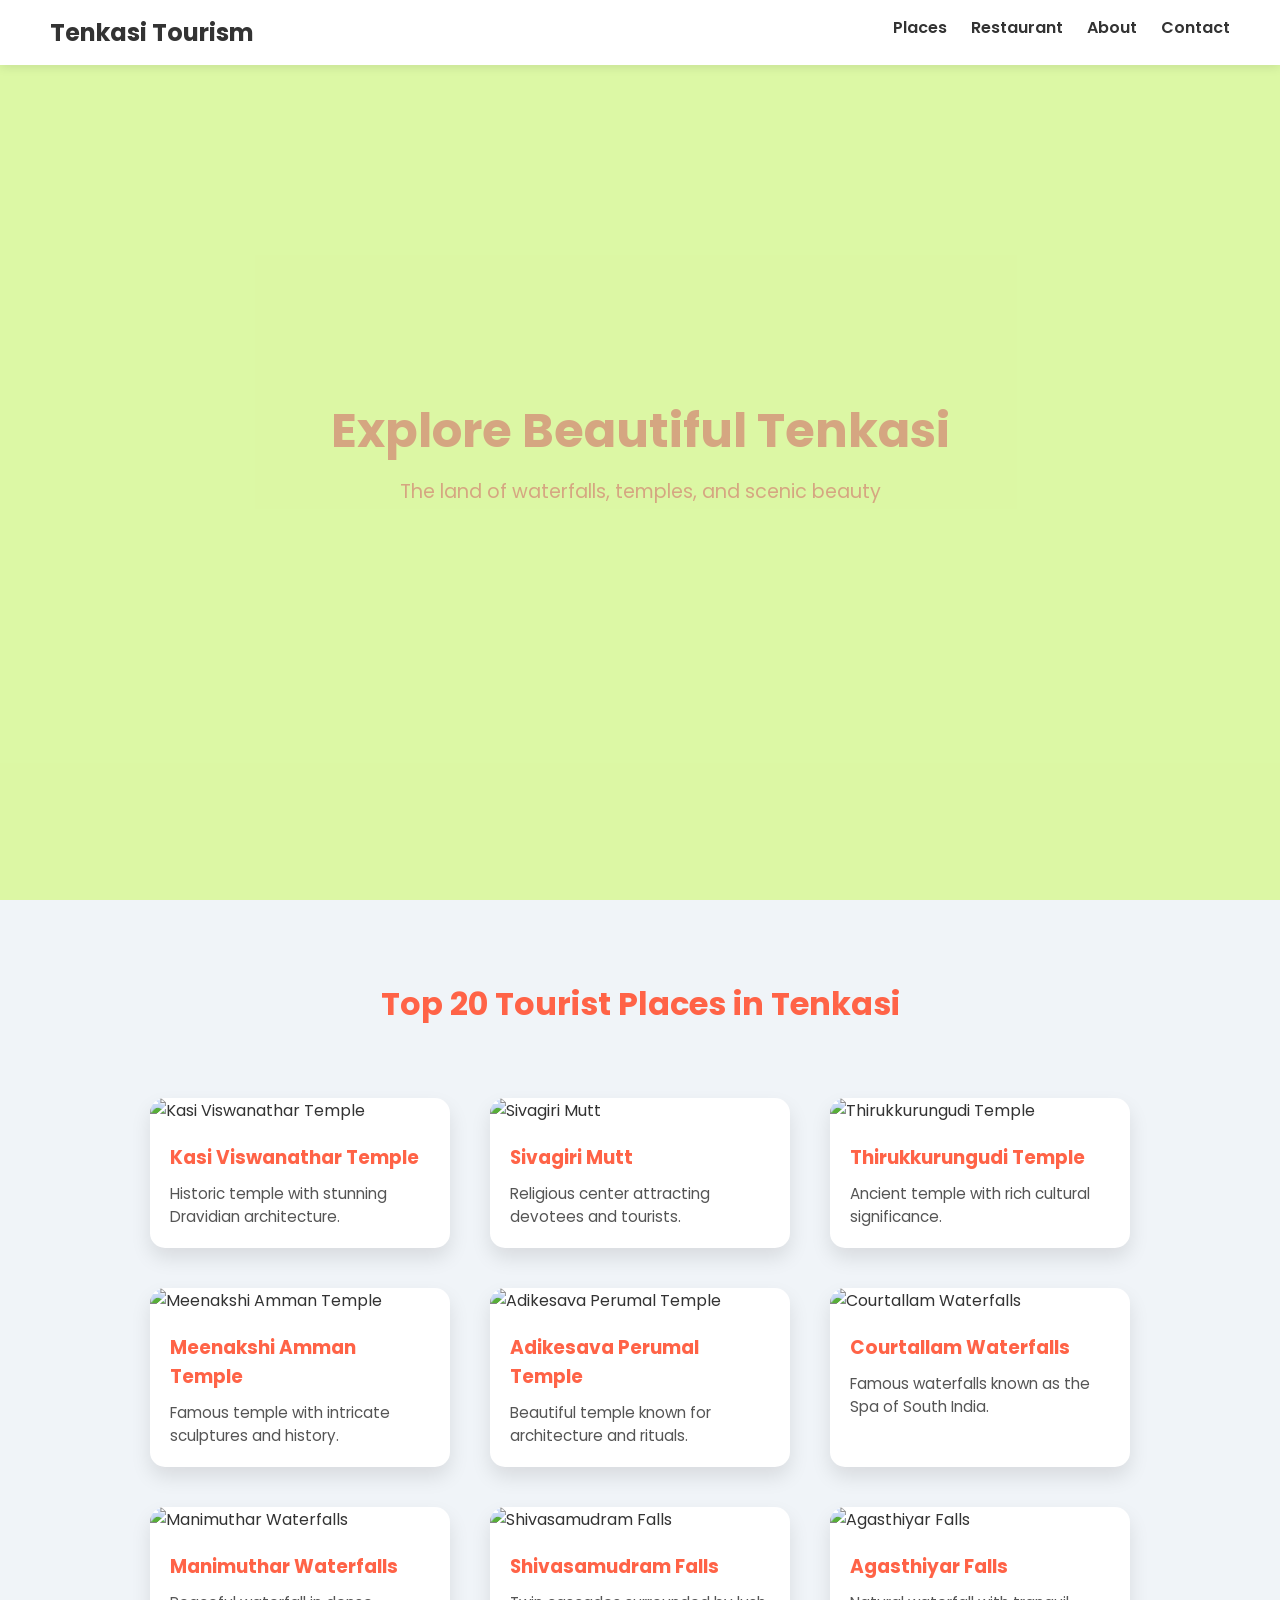
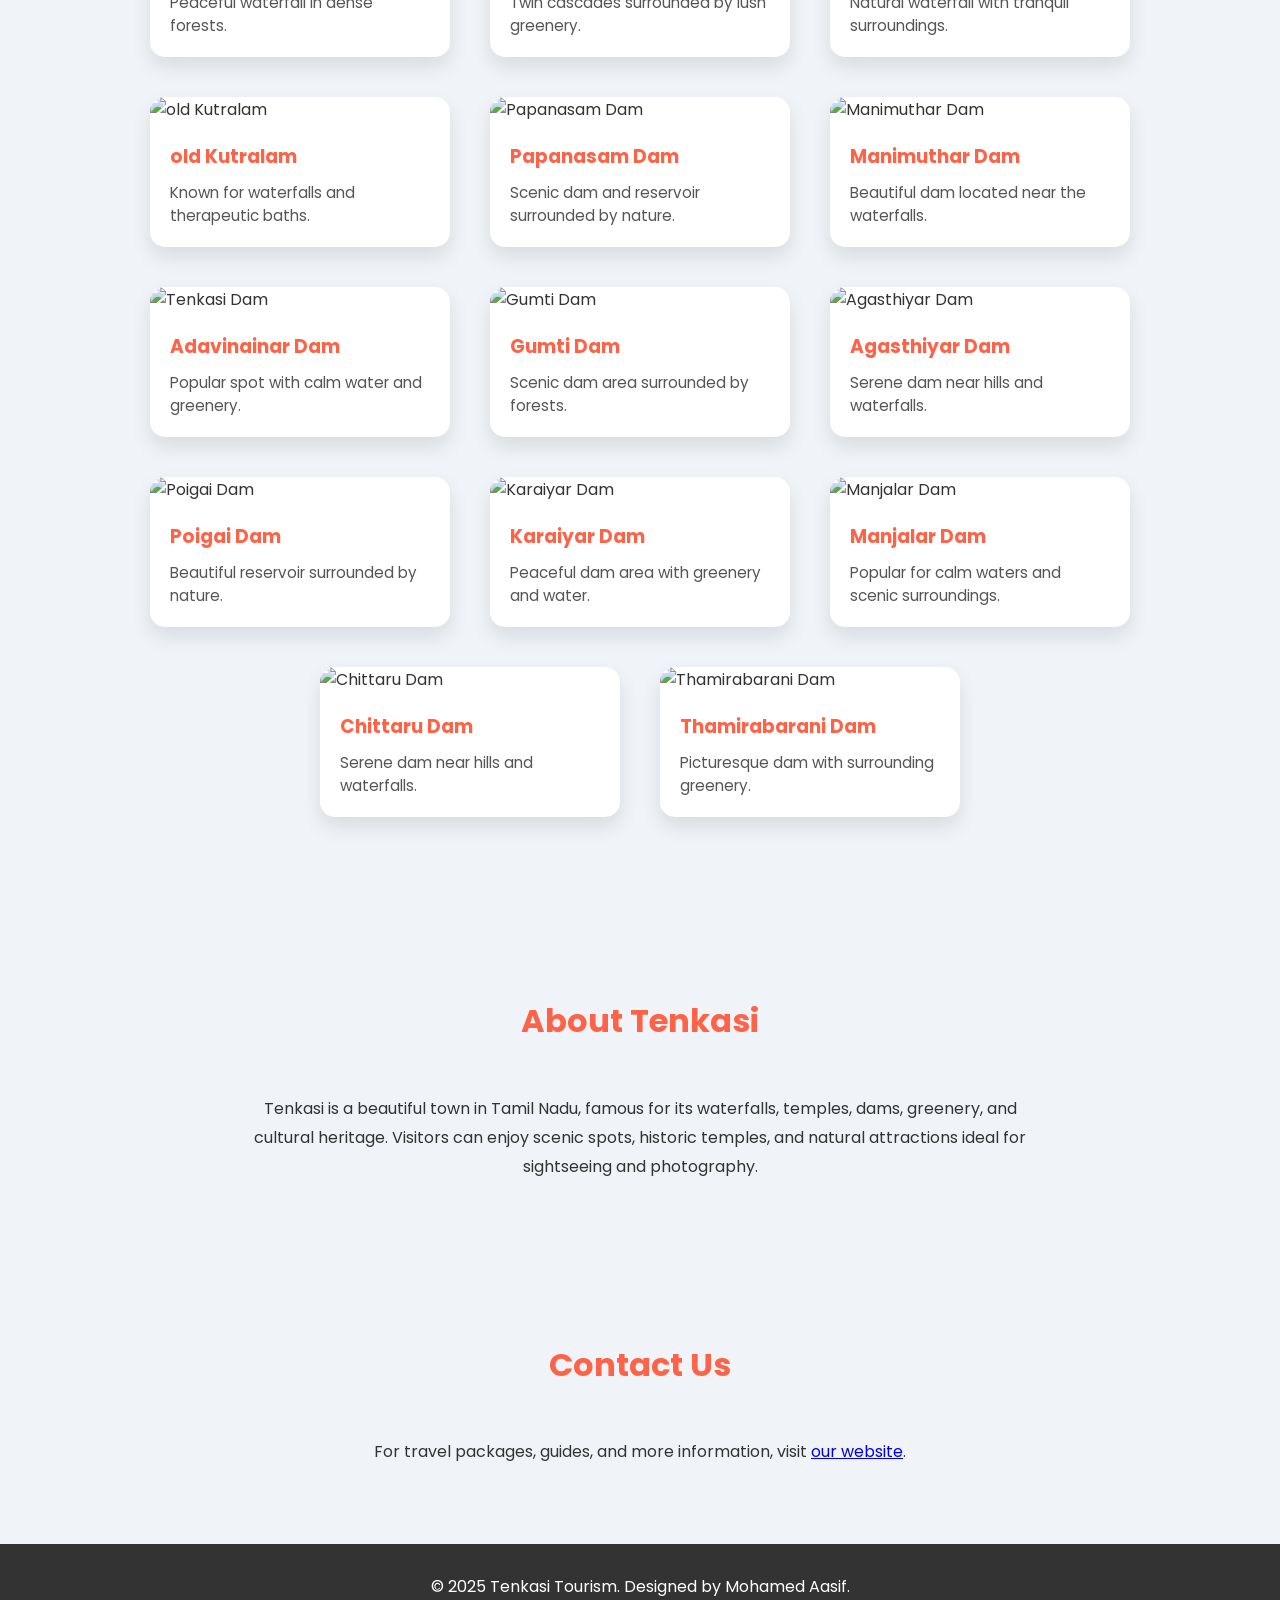
==== index.html @ 489cc9c1 "final commit" ====
<!DOCTYPE html>
<html lang="en">

<head>
    <meta charset="UTF-8">
    <meta name="viewport" content="width=device-width, initial-scale=1.0">
    <title>Tenkasi Tourism</title>
    <link href="https://fonts.googleapis.com/css2?family=Poppins:wght@400;600;700&display=swap" rel="stylesheet">
    <link rel="icon" href="logo.jpeg">
    <style>
        * {
            margin: 0;
            padding: 0;
            box-sizing: border-box;
            font-family: 'Poppins', sans-serif;
        }

        body {
            background: #f0f4f8;
            color: #333;
        }

        nav {
            position: fixed;
            top: 0;
            width: 100%;
            background: #fff;
            display: flex;
            justify-content: space-between;
            padding: 15px 50px;
            z-index: 100;
            box-shadow: 0 2px 10px rgba(0, 0, 0, 0.1);
        }

        nav a {
            text-decoration: none;
            color: #333;
            font-weight: 600;
            margin-left: 20px;
        }

        nav a:hover {
            color: #ff6347;
        }

        header {
            background: url('https://source.unsplash.com/1200x800/?tenkasi') no-repeat center center/cover;
            height: 100vh;
            display: flex;
            justify-content: center;
            align-items: center;
            text-align: center;
            position: relative;
        }

        header::after {
            content: '';
            position: absolute;
            width: 100%;
            height: 100%;
            background-color: rgba(201, 252, 82, 0.5);
            top: 0;
            left: 0;
        }

        header h1,
        header p {
            position: relative;
            color: #e251b2;
        }

        header h1 {
            font-size: 3rem;
        }

        header p {
            font-size: 1.2rem;
            margin-top: 10px;
        }

        section {
            padding: 80px 50px;
        }

        section h2 {
            text-align: center;
            color: #ff6347;
            margin-bottom: 50px;
            font-size: 2rem;
        }

        .cards-container {
            display: flex;
            flex-wrap: wrap;
            justify-content: center;
        }

        .card {
            background: #fff;
            width: 300px;
            margin: 20px;
            border-radius: 15px;
            overflow: hidden;
            box-shadow: 0 10px 20px rgba(0, 0, 0, 0.1);
            cursor: pointer;
            transition: transform 0.3s ease, box-shadow 0.3s ease;
        }

        .card img {
            width: 100%;
            height: 200px;
            object-fit: cover;
            transition: transform 0.3s ease;
        }

        /* Animation on click */
        .card:active img {
            transform: scale(1.2) rotate(5deg);
        }

        .card-content {
            padding: 20px;
        }

        .card-content h3 {
            margin-bottom: 10px;
            color: #ff6347;
        }

        .card-content p {
            font-size: 0.95rem;
            color: #555;
        }

        footer {
            text-align: center;
            padding: 30px;
            background: #333;
            color: #fff;
        }

        footer a {
            color: #ff6347;
            text-decoration: none;
        }

        @media(max-width: 768px) {
            .card {
                width: 90%;
            }
        }
    </style>
</head>

<body>

    <nav>
        <div class="logo">
            <h2>Tenkasi Tourism</h2>
        </div>
        <div class="menu">
            <a href="#places">Places</a>
            <a href="restaurant.html">Restaurant</a>
            <a href="#about">About</a>
            <a href="#contact">Contact</a>
        </div>
    </nav>

    <header>
        <div>
            <h1>Explore Beautiful Tenkasi</h1>
            <p>The land of waterfalls, temples, and scenic beauty</p>
        </div>
    </header>

    <section id="places">
        
        <h2>Top 20 Tourist Places in Tenkasi</h2>
        <div class="cards-container">

            <div class="card">
                <img src="Tenkasi Tourist Places 🏞️_files/WhatsApp Image 2025-08-22 at 6.47.39 PM.jpeg" alt="Kasi Viswanathar Temple">
                <div class="card-content">
                    <h3>Kasi Viswanathar Temple</h3>
                    <p>Historic temple with stunning Dravidian architecture.</p>
                </div>
            </div>
            <div class="card">
                <img src="Tenkasi Tourist Places 🏞️_files/Sivagiri Mutt.jpg" alt="Sivagiri Mutt">
                <div class="card-content">
                    <h3>Sivagiri Mutt</h3>
                    <p>Religious center attracting devotees and tourists.</p>
                </div>
            </div>
            <div class="card">
                <img src="Tenkasi Tourist Places 🏞️_files/Thirukkurungudi Temple.jpg" alt="Thirukkurungudi Temple">
                <div class="card-content">
                    <h3>Thirukkurungudi Temple</h3>
                    <p>Ancient temple with rich cultural significance.</p>
                </div>
            </div>
            <div class="card">
                <img src="Tenkasi Tourist Places 🏞️_files/Meenakshi Amman Temple.webp" alt="Meenakshi Amman Temple">
                <div class="card-content">
                    <h3>Meenakshi Amman Temple</h3>
                    <p>Famous temple with intricate sculptures and history.</p>
                </div>
            </div>
            <div class="card">
                <img src="Tenkasi Tourist Places 🏞️_files/Adikesava Perumal Temple.jpg" alt="Adikesava Perumal Temple">
                <div class="card-content">
                    <h3>Adikesava Perumal Temple</h3>
                    <p>Beautiful temple known for architecture and rituals.</p>
                </div>
            </div>

            <!-- 5 Waterfalls -->
            <div class="card">
                <img src="Tenkasi Tourist Places 🏞️_files/Kutralam_Main_Falls.webp" alt="Courtallam Waterfalls">
                <div class="card-content">
                    <h3>Courtallam Waterfalls</h3>
                    <p>Famous waterfalls known as the Spa of South India.</p>
                </div>
            </div>
            <div class="card">
                <img src="Tenkasi Tourist Places 🏞️_files/Manimuthar Waterfalls.jpg" alt="Manimuthar Waterfalls">
                <div class="card-content">
                    <h3>Manimuthar Waterfalls</h3>
                    <p>Peaceful waterfall in dense forests.</p>
                </div>
            </div>
            <div class="card">
                <img src="Tenkasi Tourist Places 🏞️_files/Shivasamudram Falls.jpg" alt="Shivasamudram Falls">
                <div class="card-content">
                    <h3>Shivasamudram Falls</h3>
                    <p>Twin cascades surrounded by lush greenery.</p>
                </div>
            </div>
            <div class="card">
                <img src="Tenkasi Tourist Places 🏞️_files/Agasthiyar.jpg" alt="Agasthiyar Falls">
                <div class="card-content">
                    <h3>Agasthiyar Falls</h3>
                    <p>Natural waterfall with tranquil surroundings.</p>
                </div>
            </div>
            <div class="card">
                <img src="Tenkasi Tourist Places 🏞️_files/courtalam-old-falls-4.jpg" alt=" old Kutralam">
                <div class="card-content">
                    <h3> old Kutralam</h3>
                    <p>Known for waterfalls and therapeutic baths.</p>
                </div>
            </div>

            <div class="card">
                <img src="Tenkasi Tourist Places 🏞️_files/Agasthiyar Dam.jpg" alt="Papanasam Dam">
                <div class="card-content">
                    <h3>Papanasam Dam</h3>
                    <p>Scenic dam and reservoir surrounded by nature.</p>
                </div>
            </div>
            <div class="card">
                <img src="Tenkasi Tourist Places 🏞️_files/Manimuthar Waterfalls.jpg" alt="Manimuthar Dam">
                <div class="card-content">
                    <h3>Manimuthar Dam</h3>
                    <p>Beautiful dam located near the waterfalls.</p>
                </div>
            </div>
            <div class="card">
                <img src="dam.jpg" alt="Tenkasi Dam">
                <div class="card-content">
                    <h3>Adavinainar Dam</h3>
                    <p>Popular spot with calm water and greenery.</p>
                </div>
            </div>
            <div class="card">
                <img src="Tenkasi Tourist Places 🏞️_files/Gumti Dam.jpg" alt="Gumti Dam">
                <div class="card-content">
                    <h3>Gumti Dam</h3>
                    <p>Scenic dam area surrounded by forests.</p>
                </div>
            </div>
            <div class="card">
                <img src="Tenkasi Tourist Places 🏞️_files/Agasthiyar Dam.jpg" alt="Agasthiyar Dam">
                <div class="card-content">
                    <h3>Agasthiyar Dam</h3>
                    <p>Serene dam near hills and waterfalls.</p>
                </div>
            </div>
            <div class="card">
                <img src="Tenkasi Tourist Places 🏞️_files/Poigai Dam.jpg" alt="Poigai Dam">
                <div class="card-content">
                    <h3>Poigai Dam</h3>
                    <p>Beautiful reservoir surrounded by nature.</p>
                </div>
            </div>
            <div class="card">
                <img src="Tenkasi Tourist Places 🏞️_files/Karaiyar Dam.jpg" alt="Karaiyar Dam">
                <div class="card-content">
                    <h3>Karaiyar Dam</h3>
                    <p>Peaceful dam area with greenery and water.</p>
                </div>
            </div>
            <div class="card">
                <img src="Tenkasi Tourist Places 🏞️_files/Manjalaru_Dam.jpg" alt="Manjalar Dam">
                <div class="card-content">
                    <h3>Manjalar Dam</h3>
                    <p>Popular for calm waters and scenic surroundings.</p>
                </div>
            </div>
            <div class="card">
                <img src="Tenkasi Tourist Places 🏞️_files/Chittaru Dam.webp" alt="Chittaru Dam">
                <div class="card-content">
                    <h3>Chittaru Dam</h3>
                    <p>Serene dam near hills and waterfalls.</p>
                </div>
            </div>
            <div class="card">
                <img src="Tenkasi Tourist Places 🏞️_files/Thamirabarani Dam.jpg" alt="Thamirabarani Dam">
                <div class="card-content">
                    <h3>Thamirabarani Dam</h3>
                    <p>Picturesque dam with surrounding greenery.</p>
                </div>
            </div>

        </div>
    </section>

    <section id="about">
        <h2>About Tenkasi</h2>
        <p style="max-width:800px; margin:0 auto; text-align:center; line-height:1.8;">
            Tenkasi is a beautiful town in Tamil Nadu, famous for its waterfalls, temples, dams, greenery, and cultural
            heritage.
            Visitors can enjoy scenic spots, historic temples, and natural attractions ideal for sightseeing and
            photography.
        </p>
    </section>

    <section id="contact">
        <h2>Contact Us</h2>
        <p style="text-align:center;">For travel packages, guides, and more information, visit <a href="#">our
                website</a>.</p>
    </section>

    <footer>
        &copy; 2025 Tenkasi Tourism. Designed by Mohamed Aasif.
    </footer>

</body>

</html>
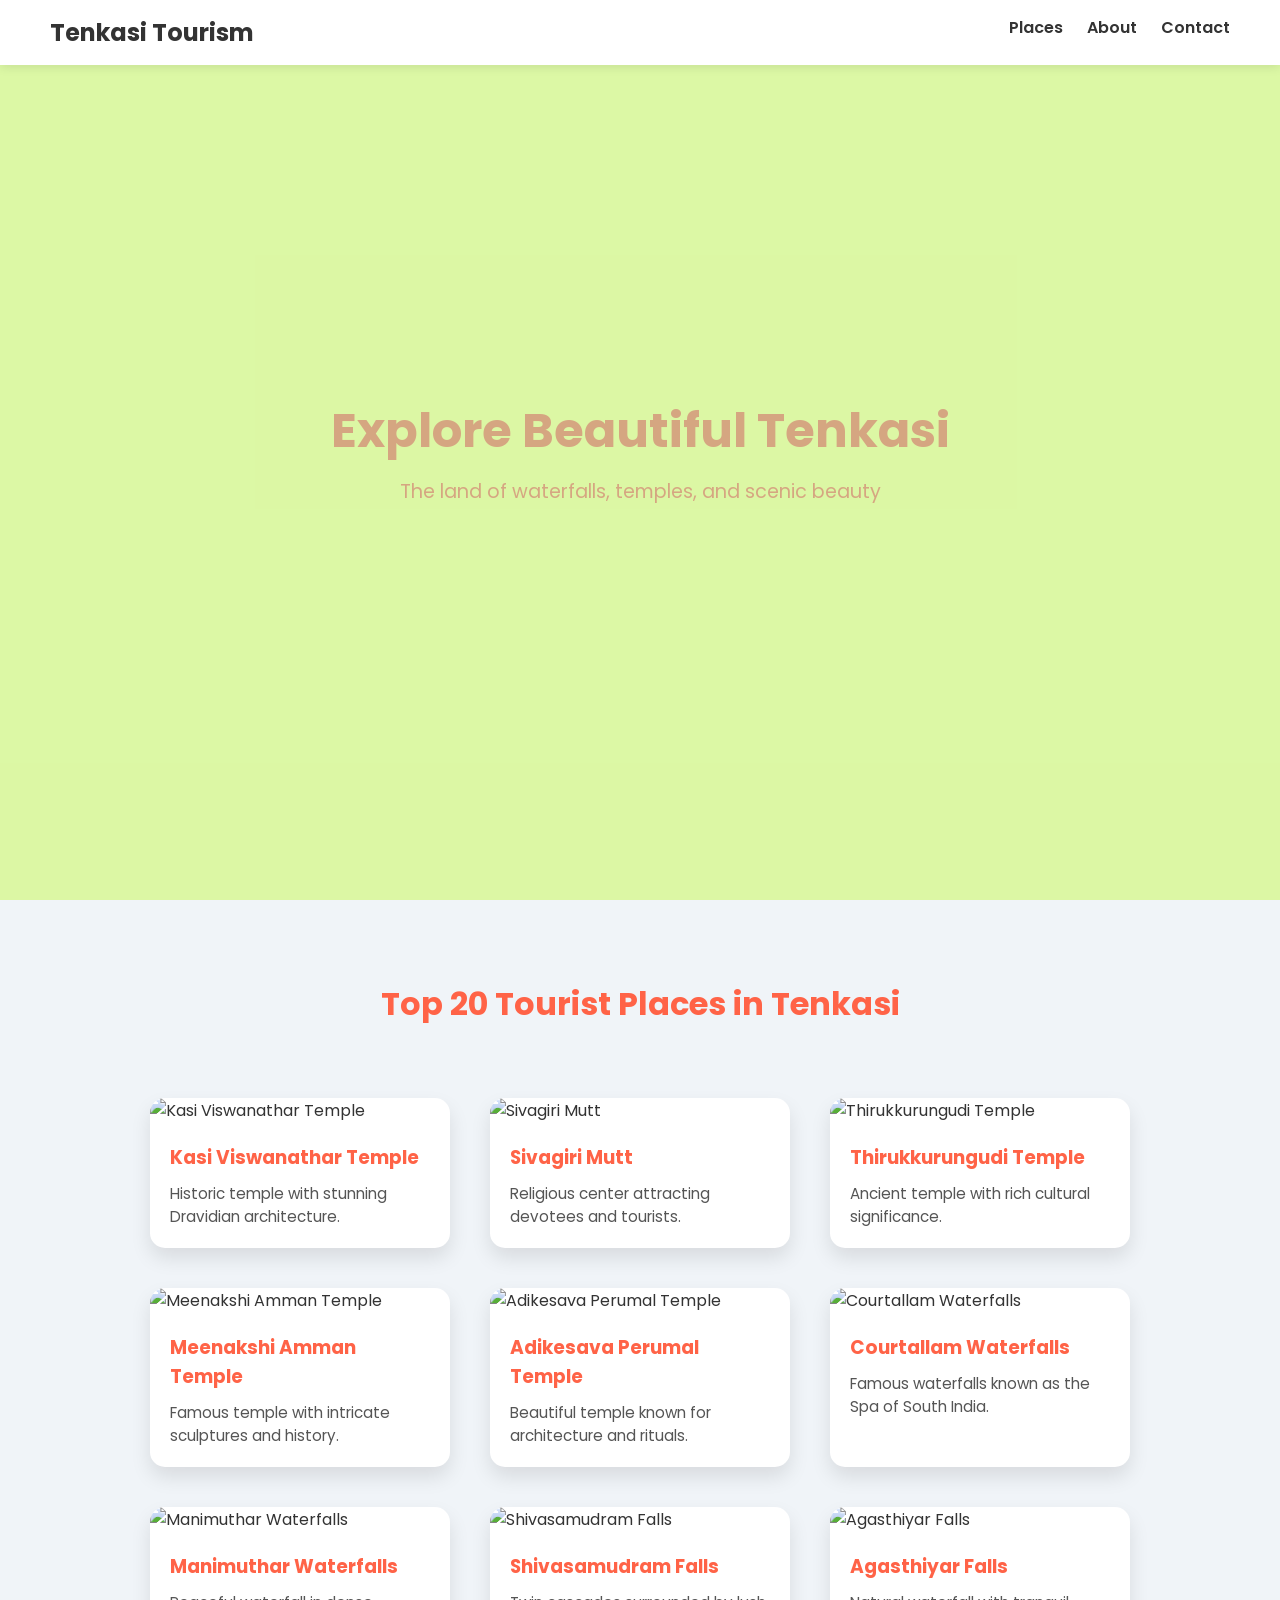
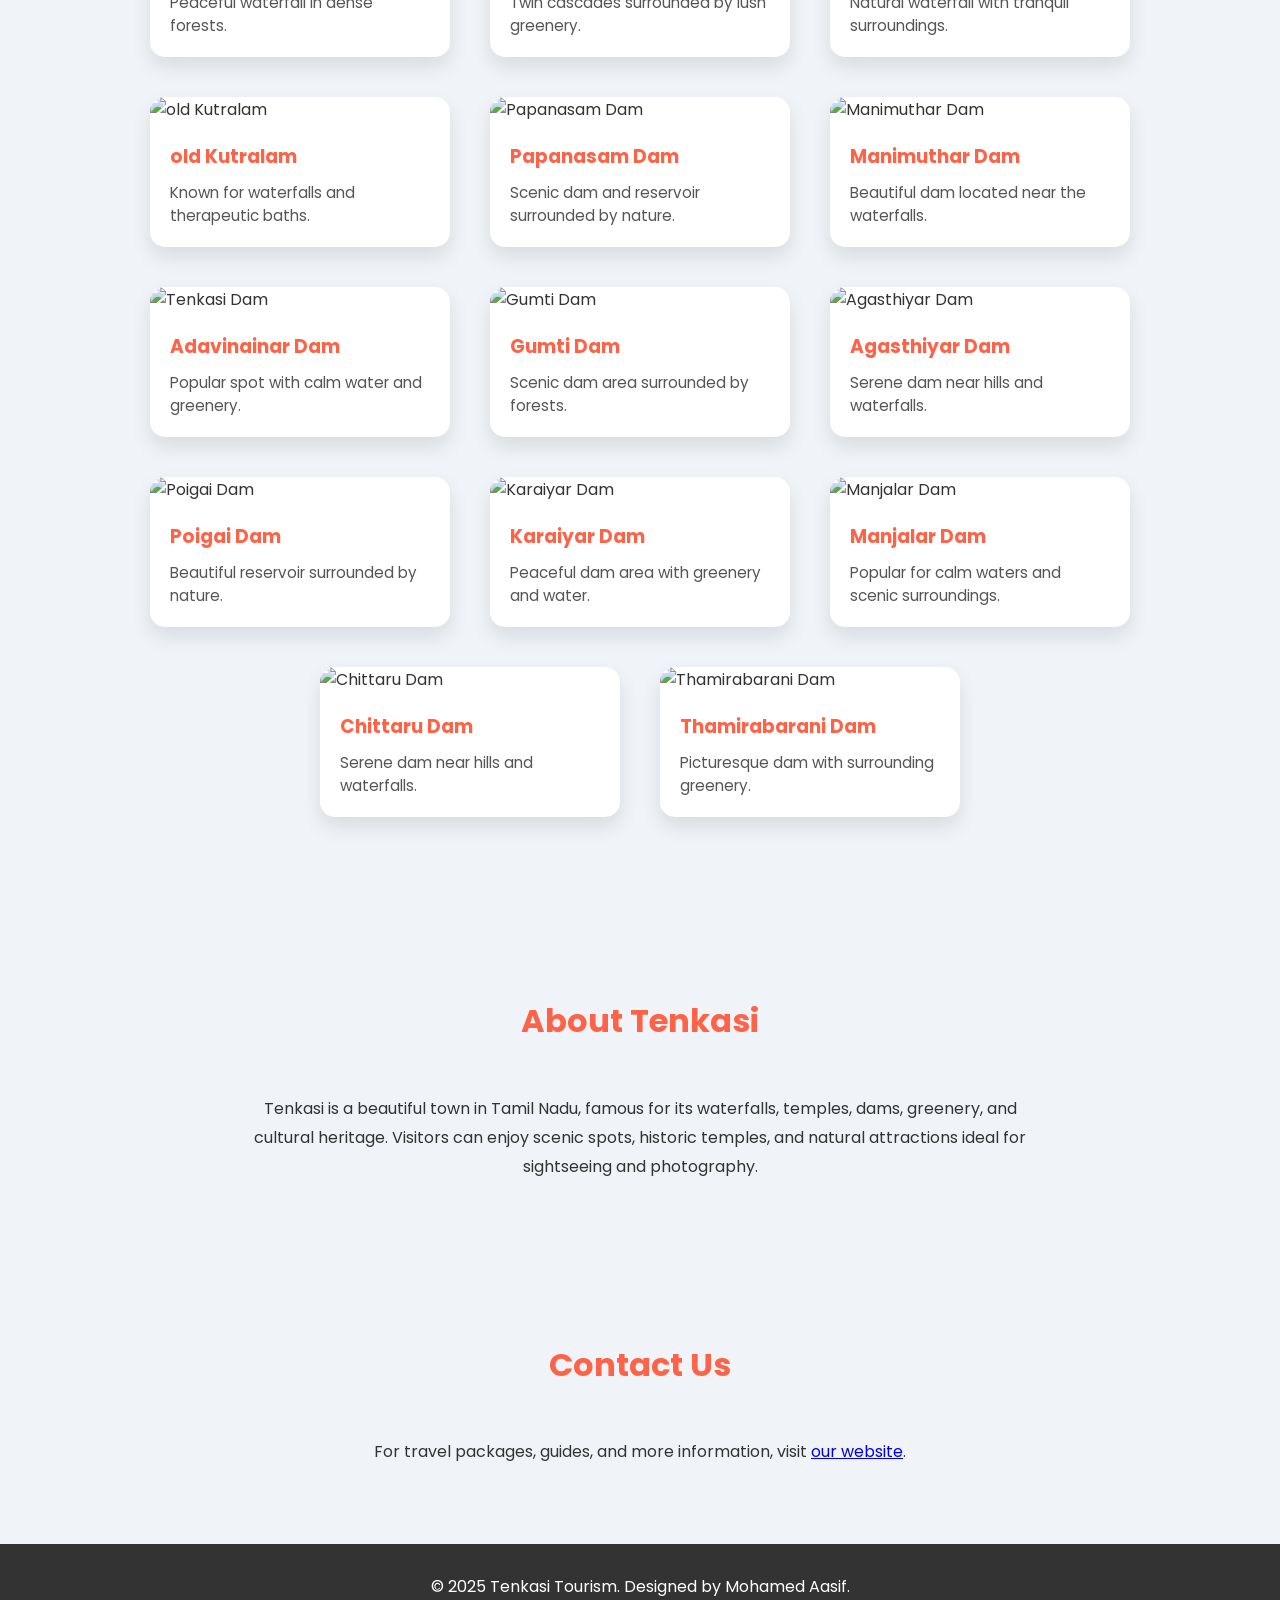
==== commit 6f64b2af: "Final" ====
--- a/index.html
+++ b/index.html
@@ -7,151 +7,8 @@
     <title>Tenkasi Tourism</title>
     <link href="https://fonts.googleapis.com/css2?family=Poppins:wght@400;600;700&display=swap" rel="stylesheet">
     <link rel="icon" href="logo.jpeg">
-    <style>
-        * {
-            margin: 0;
-            padding: 0;
-            box-sizing: border-box;
-            font-family: 'Poppins', sans-serif;
-        }
-
-        body {
-            background: #f0f4f8;
-            color: #333;
-        }
-
-        nav {
-            position: fixed;
-            top: 0;
-            width: 100%;
-            background: #fff;
-            display: flex;
-            justify-content: space-between;
-            padding: 15px 50px;
-            z-index: 100;
-            box-shadow: 0 2px 10px rgba(0, 0, 0, 0.1);
-        }
-
-        nav a {
-            text-decoration: none;
-            color: #333;
-            font-weight: 600;
-            margin-left: 20px;
-        }
-
-        nav a:hover {
-            color: #ff6347;
-        }
-
-        header {
-            background: url('https://source.unsplash.com/1200x800/?tenkasi') no-repeat center center/cover;
-            height: 100vh;
-            display: flex;
-            justify-content: center;
-            align-items: center;
-            text-align: center;
-            position: relative;
-        }
-
-        header::after {
-            content: '';
-            position: absolute;
-            width: 100%;
-            height: 100%;
-            background-color: rgba(201, 252, 82, 0.5);
-            top: 0;
-            left: 0;
-        }
-
-        header h1,
-        header p {
-            position: relative;
-            color: #e251b2;
-        }
-
-        header h1 {
-            font-size: 3rem;
-        }
-
-        header p {
-            font-size: 1.2rem;
-            margin-top: 10px;
-        }
-
-        section {
-            padding: 80px 50px;
-        }
-
-        section h2 {
-            text-align: center;
-            color: #ff6347;
-            margin-bottom: 50px;
-            font-size: 2rem;
-        }
-
-        .cards-container {
-            display: flex;
-            flex-wrap: wrap;
-            justify-content: center;
-        }
-
-        .card {
-            background: #fff;
-            width: 300px;
-            margin: 20px;
-            border-radius: 15px;
-            overflow: hidden;
-            box-shadow: 0 10px 20px rgba(0, 0, 0, 0.1);
-            cursor: pointer;
-            transition: transform 0.3s ease, box-shadow 0.3s ease;
-        }
-
-        .card img {
-            width: 100%;
-            height: 200px;
-            object-fit: cover;
-            transition: transform 0.3s ease;
-        }
-
-        /* Animation on click */
-        .card:active img {
-            transform: scale(1.2) rotate(5deg);
-        }
-
-        .card-content {
-            padding: 20px;
-        }
-
-        .card-content h3 {
-            margin-bottom: 10px;
-            color: #ff6347;
-        }
-
-        .card-content p {
-            font-size: 0.95rem;
-            color: #555;
-        }
-
-        footer {
-            text-align: center;
-            padding: 30px;
-            background: #333;
-            color: #fff;
-        }
-
-        footer a {
-            color: #ff6347;
-            text-decoration: none;
-        }
-
-        @media(max-width: 768px) {
-            .card {
-                width: 90%;
-            }
-        }
-    </style>
+    <link rel="stylesheet" href="style.css">
 </head>
-
 <body>
 
     <nav>
@@ -160,7 +17,6 @@
         </div>
         <div class="menu">
             <a href="#places">Places</a>
-            <a href="restaurant.html">Restaurant</a>
             <a href="#about">About</a>
             <a href="#contact">Contact</a>
         </div>
@@ -179,35 +35,35 @@
         <div class="cards-container">
 
             <div class="card">
-                <img src="Tenkasi Tourist Places 🏞️_files/WhatsApp Image 2025-08-22 at 6.47.39 PM.jpeg" alt="Kasi Viswanathar Temple">
+                <img src="images/WhatsApp Image 2025-08-22 at 6.47.39 PM.jpeg" alt="Kasi Viswanathar Temple">
                 <div class="card-content">
                     <h3>Kasi Viswanathar Temple</h3>
                     <p>Historic temple with stunning Dravidian architecture.</p>
                 </div>
             </div>
             <div class="card">
-                <img src="Tenkasi Tourist Places 🏞️_files/Sivagiri Mutt.jpg" alt="Sivagiri Mutt">
+                <img src="images/Sivagiri Mutt.jpg" alt="Sivagiri Mutt">
                 <div class="card-content">
                     <h3>Sivagiri Mutt</h3>
                     <p>Religious center attracting devotees and tourists.</p>
                 </div>
             </div>
             <div class="card">
-                <img src="Tenkasi Tourist Places 🏞️_files/Thirukkurungudi Temple.jpg" alt="Thirukkurungudi Temple">
+                <img src="images/Thirukkurungudi Temple.jpg" alt="Thirukkurungudi Temple">
                 <div class="card-content">
                     <h3>Thirukkurungudi Temple</h3>
                     <p>Ancient temple with rich cultural significance.</p>
                 </div>
             </div>
             <div class="card">
-                <img src="Tenkasi Tourist Places 🏞️_files/Meenakshi Amman Temple.webp" alt="Meenakshi Amman Temple">
+                <img src="images/Meenakshi Amman Temple.webp" alt="Meenakshi Amman Temple">
                 <div class="card-content">
                     <h3>Meenakshi Amman Temple</h3>
                     <p>Famous temple with intricate sculptures and history.</p>
                 </div>
             </div>
             <div class="card">
-                <img src="Tenkasi Tourist Places 🏞️_files/Adikesava Perumal Temple.jpg" alt="Adikesava Perumal Temple">
+                <img src="images/Adikesava Perumal Temple.jpg" alt="Adikesava Perumal Temple">
                 <div class="card-content">
                     <h3>Adikesava Perumal Temple</h3>
                     <p>Beautiful temple known for architecture and rituals.</p>
@@ -216,35 +72,35 @@
 
             <!-- 5 Waterfalls -->
             <div class="card">
-                <img src="Tenkasi Tourist Places 🏞️_files/Kutralam_Main_Falls.webp" alt="Courtallam Waterfalls">
+                <img src="images/Kutralam_Main_Falls.webp" alt="Courtallam Waterfalls">
                 <div class="card-content">
                     <h3>Courtallam Waterfalls</h3>
                     <p>Famous waterfalls known as the Spa of South India.</p>
                 </div>
             </div>
             <div class="card">
-                <img src="Tenkasi Tourist Places 🏞️_files/Manimuthar Waterfalls.jpg" alt="Manimuthar Waterfalls">
+                <img src="images/Manimuthar Waterfalls.jpg" alt="Manimuthar Waterfalls">
                 <div class="card-content">
                     <h3>Manimuthar Waterfalls</h3>
                     <p>Peaceful waterfall in dense forests.</p>
                 </div>
             </div>
             <div class="card">
-                <img src="Tenkasi Tourist Places 🏞️_files/Shivasamudram Falls.jpg" alt="Shivasamudram Falls">
+                <img src="images/Shivasamudram Falls.jpg" alt="Shivasamudram Falls">
                 <div class="card-content">
                     <h3>Shivasamudram Falls</h3>
                     <p>Twin cascades surrounded by lush greenery.</p>
                 </div>
             </div>
             <div class="card">
-                <img src="Tenkasi Tourist Places 🏞️_files/Agasthiyar.jpg" alt="Agasthiyar Falls">
+                <img src="images/Agasthiyar.jpg" alt="Agasthiyar Falls">
                 <div class="card-content">
                     <h3>Agasthiyar Falls</h3>
                     <p>Natural waterfall with tranquil surroundings.</p>
                 </div>
             </div>
             <div class="card">
-                <img src="Tenkasi Tourist Places 🏞️_files/courtalam-old-falls-4.jpg" alt=" old Kutralam">
+                <img src="images/courtalam-old-falls-4.jpg" alt=" old Kutralam">
                 <div class="card-content">
                     <h3> old Kutralam</h3>
                     <p>Known for waterfalls and therapeutic baths.</p>
@@ -252,70 +108,70 @@
             </div>
 
             <div class="card">
-                <img src="Tenkasi Tourist Places 🏞️_files/Agasthiyar Dam.jpg" alt="Papanasam Dam">
+                <img src="images/Agasthiyar Dam.jpg" alt="Papanasam Dam">
                 <div class="card-content">
                     <h3>Papanasam Dam</h3>
                     <p>Scenic dam and reservoir surrounded by nature.</p>
                 </div>
             </div>
             <div class="card">
-                <img src="Tenkasi Tourist Places 🏞️_files/Manimuthar Waterfalls.jpg" alt="Manimuthar Dam">
+                <img src="images/Manjalaru_Dam.jpg" alt="Manimuthar Dam">
                 <div class="card-content">
                     <h3>Manimuthar Dam</h3>
                     <p>Beautiful dam located near the waterfalls.</p>
                 </div>
             </div>
             <div class="card">
-                <img src="dam.jpg" alt="Tenkasi Dam">
+                <img src="images/dam.jpg" alt="Tenkasi Dam">
                 <div class="card-content">
                     <h3>Adavinainar Dam</h3>
                     <p>Popular spot with calm water and greenery.</p>
                 </div>
             </div>
             <div class="card">
-                <img src="Tenkasi Tourist Places 🏞️_files/Gumti Dam.jpg" alt="Gumti Dam">
+                <img src="images/Gumti Dam.jpg" alt="Gumti Dam">
                 <div class="card-content">
                     <h3>Gumti Dam</h3>
                     <p>Scenic dam area surrounded by forests.</p>
                 </div>
             </div>
             <div class="card">
-                <img src="Tenkasi Tourist Places 🏞️_files/Agasthiyar Dam.jpg" alt="Agasthiyar Dam">
+                <img src="images/Agasthiyar Dam.jpg" alt="Agasthiyar Dam">
                 <div class="card-content">
                     <h3>Agasthiyar Dam</h3>
                     <p>Serene dam near hills and waterfalls.</p>
                 </div>
             </div>
             <div class="card">
-                <img src="Tenkasi Tourist Places 🏞️_files/Poigai Dam.jpg" alt="Poigai Dam">
+                <img src="images/poigai.jpg" alt="Poigai Dam">
                 <div class="card-content">
                     <h3>Poigai Dam</h3>
                     <p>Beautiful reservoir surrounded by nature.</p>
                 </div>
             </div>
             <div class="card">
-                <img src="Tenkasi Tourist Places 🏞️_files/Karaiyar Dam.jpg" alt="Karaiyar Dam">
+                <img src="images/karayar.jpg" alt="Karaiyar Dam">
                 <div class="card-content">
                     <h3>Karaiyar Dam</h3>
                     <p>Peaceful dam area with greenery and water.</p>
                 </div>
             </div>
             <div class="card">
-                <img src="Tenkasi Tourist Places 🏞️_files/Manjalaru_Dam.jpg" alt="Manjalar Dam">
+                <img src="images/Manjalaru_Dam.jpg" alt="Manjalar Dam">
                 <div class="card-content">
                     <h3>Manjalar Dam</h3>
                     <p>Popular for calm waters and scenic surroundings.</p>
                 </div>
             </div>
             <div class="card">
-                <img src="Tenkasi Tourist Places 🏞️_files/Chittaru Dam.webp" alt="Chittaru Dam">
+                <img src="images/Chittaru Dam.webp" alt="Chittaru Dam">
                 <div class="card-content">
                     <h3>Chittaru Dam</h3>
                     <p>Serene dam near hills and waterfalls.</p>
                 </div>
             </div>
             <div class="card">
-                <img src="Tenkasi Tourist Places 🏞️_files/Thamirabarani Dam.jpg" alt="Thamirabarani Dam">
+                <img src="images/Thamirabarani Dam.jpg" alt="Thamirabarani Dam">
                 <div class="card-content">
                     <h3>Thamirabarani Dam</h3>
                     <p>Picturesque dam with surrounding greenery.</p>
--- a/style.css
+++ b/style.css
@@ -0,0 +1,141 @@
+* {
+    margin: 0;
+    padding: 0;
+    box-sizing: border-box;
+    font-family: 'Poppins', sans-serif;
+}
+
+body {
+    background: #f0f4f8;
+    color: #333;
+}
+
+nav {
+    position: fixed;
+    top: 0;
+    width: 100%;
+    background: #fff;
+    display: flex;
+    justify-content: space-between;
+    padding: 15px 50px;
+    z-index: 100;
+    box-shadow: 0 2px 10px rgba(0, 0, 0, 0.1);
+}
+
+nav a {
+    text-decoration: none;
+    color: #333;
+    font-weight: 600;
+    margin-left: 20px;
+}
+
+nav a:hover {
+    color: #ff6347;
+}
+
+header {
+    background: url('https://source.unsplash.com/1200x800/?tenkasi') no-repeat center center/cover;
+    height: 100vh;
+    display: flex;
+    justify-content: center;
+    align-items: center;
+    text-align: center;
+    position: relative;
+}
+
+header::after {
+    content: '';
+    position: absolute;
+    width: 100%;
+    height: 100%;
+    background-color: rgba(201, 252, 82, 0.5);
+    top: 0;
+    left: 0;
+}
+
+header h1,
+header p {
+    position: relative;
+    color: #e251b2;
+}
+
+header h1 {
+    font-size: 3rem;
+}
+
+header p {
+    font-size: 1.2rem;
+    margin-top: 10px;
+}
+
+section {
+    padding: 80px 50px;
+}
+
+section h2 {
+    text-align: center;
+    color: #ff6347;
+    margin-bottom: 50px;
+    font-size: 2rem;
+}
+
+.cards-container {
+    display: flex;
+    flex-wrap: wrap;
+    justify-content: center;
+}
+
+.card {
+    background: #fff;
+    width: 300px;
+    margin: 20px;
+    border-radius: 15px;
+    overflow: hidden;
+    box-shadow: 0 10px 20px rgba(0, 0, 0, 0.1);
+    cursor: pointer;
+    transition: transform 0.3s ease, box-shadow 0.3s ease;
+}
+
+.card img {
+    width: 100%;
+    height: 200px;
+    object-fit: cover;
+    transition: transform 0.3s ease;
+}
+
+/* Animation on click */
+.card:active img {
+    transform: scale(1.2) rotate(5deg);
+}
+
+.card-content {
+    padding: 20px;
+}
+
+.card-content h3 {
+    margin-bottom: 10px;
+    color: #ff6347;
+}
+
+.card-content p {
+    font-size: 0.95rem;
+    color: #555;
+}
+
+footer {
+    text-align: center;
+    padding: 30px;
+    background: #333;
+    color: #fff;
+}
+
+footer a {
+    color: #ff6347;
+    text-decoration: none;
+}
+
+@media(max-width: 768px) {
+    .card {
+        width: 90%;
+    }
+}
